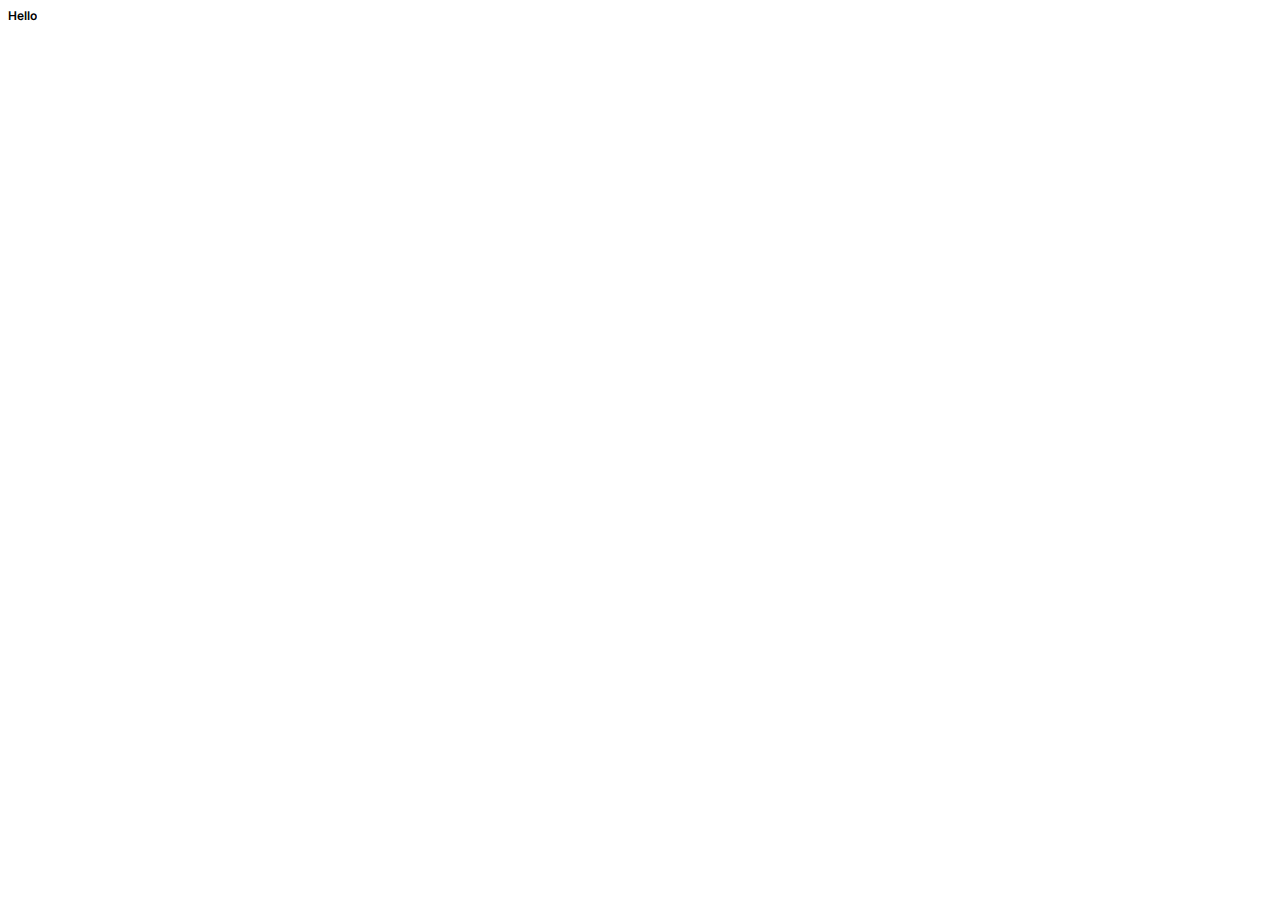
==== index.html @ 3987c78c "init project and config base" ====
<!DOCTYPE html>
<html lang="en">
  <head>
    <meta charset="UTF-8" />
    <meta name="viewport" content="width=device-width, initial-scale=1.0" />
    <title>Document</title>

    <link rel="stylesheet" href="main.css" />
  </head>
  <body>
    <h1 class="text-s-semiBold-text-style">Hello</h1>
  </body>
</html>
---- main.css ----
@import "./style_guide/app_color.css";
@import "./style_guide/app_typography.css";
:root {
  --white: #ffffff;
  --black: "#000000";
  --grey-50: "#F6F6F7";
  /* so on */
}

.appColor {
  color: var(--white2);
}

body {
  font-family: var(--body-font);
}
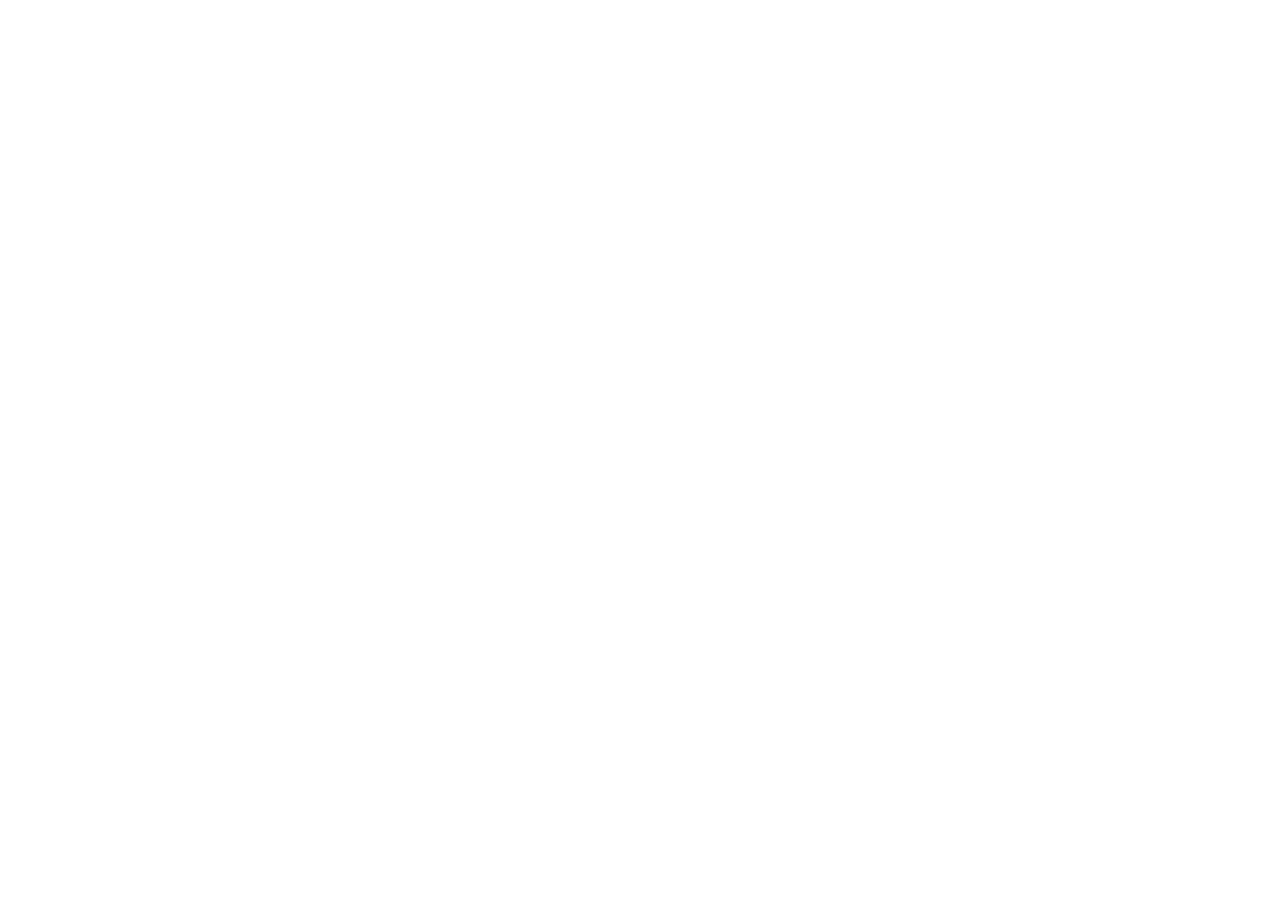
==== commit aaad6646: "update components" ====
--- a/index.html
+++ b/index.html
@@ -1,13 +1,79 @@
 <!DOCTYPE html>
-<html lang="en">
+<html>
   <head>
-    <meta charset="UTF-8" />
-    <meta name="viewport" content="width=device-width, initial-scale=1.0" />
+    <meta charset="utf-8" />
+    <meta http-equiv="X-UA-Compatible" content="IE=edge" />
     <title>Document</title>
-
+    <meta name="description" content="" />
+    <meta name="viewport" content="width=device-width, initial-scale=1" />
     <link rel="stylesheet" href="main.css" />
+    <script defer src="./components/button/index.js"></script>
+    <script defer src="./components/input/index.js"></script>
+    <script defer src="./components/accordion/index.js"></script>
+    <script defer src="./components/progress-bar/index.js"></script>
+    <script defer src="./components/list-tile/index.js"></script>
+    <script defer src="./components/tooltip/index.js"></script>
   </head>
   <body>
-    <h1 class="text-s-semiBold-text-style">Hello</h1>
+    <!-- <h5>Button</h5>
+    <custom-button disabled="true">
+      <div slot="start-adornment">
+        <img src="./assets/icons/information.svg" />
+      </div>
+      123
+    </custom-button>
+    <custom-button variant="icon-primary">
+      <img src="./assets/icons/information.svg" />
+    </custom-button>
+    <custom-button variant="primary" size="large" processing="true"
+      >123</custom-button
+    >
+    <custom-button disabled="true" variant="secondary">123</custom-button>
+    <custom-button variant="secondary">123</custom-button>
+    <custom-button variant="secondary" size="large" processing="true"
+      >123</custom-button
+    >
+
+   
+
+    <custom-input id="text" type="text" label="Field Name">
+      <div slot="helper">
+        SomeThing
+        <ul class="helper-list">
+          <li>1</li>
+          <li>1</li>
+          <li>1</li>
+        </ul>
+      </div>
+    </custom-input>
+
+    <!-- <progress-bar
+      count-of-progress="3"
+      current-step="2"
+      content-of-circle="Request;Assemble;Reset"
+    ></progress-bar> -->
+
+    <!-- <list-tile
+      leading-icon-src="./assets/icons/information.svg"
+      label="This is label"
+    ></list-tile>
+
+    <div class="tooltip-container">
+      <custom-tooltip text="This is a tooltip" position="top-left">Top left</custom-tooltip>
+      <custom-tooltip text="This is a tooltip" position="top">Top</custom-tooltip>
+      <custom-tooltip text="This is a tooltip" position="top-right">Top right</custom-tooltip>
+    </div>
+    <div class="tooltip-container">
+      <custom-tooltip text="This is a tooltip" position="left">Left</custom-tooltip>
+      <custom-tooltip text="This is a tooltip" position="right">Right</custom-tooltip>
+    </div>
+    <div class="tooltip-container">
+      <custom-tooltip text="This is a tooltip" position="bottom-left">Bottom left</custom-tooltip>
+      <custom-tooltip text="This is a tooltip" position="bottom">Bottom</custom-tooltip>
+      <custom-tooltip text="This is a tooltip" position="bottom-right">Bottom right</custom-tooltip>
+    </div>
+    <div class="tooltip-container">
+      <custom-tooltip text="This is a tooltip" position="top" trigger="click">Click</custom-tooltip>
+    </div>
   </body>
 </html>
--- a/main.css
+++ b/main.css
@@ -1,17 +1,16 @@
 @import "./style_guide/app_color.css";
 @import "./style_guide/app_typography.css";
-:root {
-  --white: #ffffff;
-  --black: "#000000";
-  --grey-50: "#F6F6F7";
-  /* so on */
+
+.tooltip-container {
+  background-color: var(--gray-100);
+  padding: 16px;
+  border-radius: 8px;
+  display: flex;
+  align-items: center;
+  justify-content: center;
+  gap: 8px;
 }
 
-.appColor {
-  color: var(--white2);
-}
-
-body {
-  font-family: var(--body-font);
-}
-
+:root .helper-list {
+  margin: 0 0 12px 0;
+}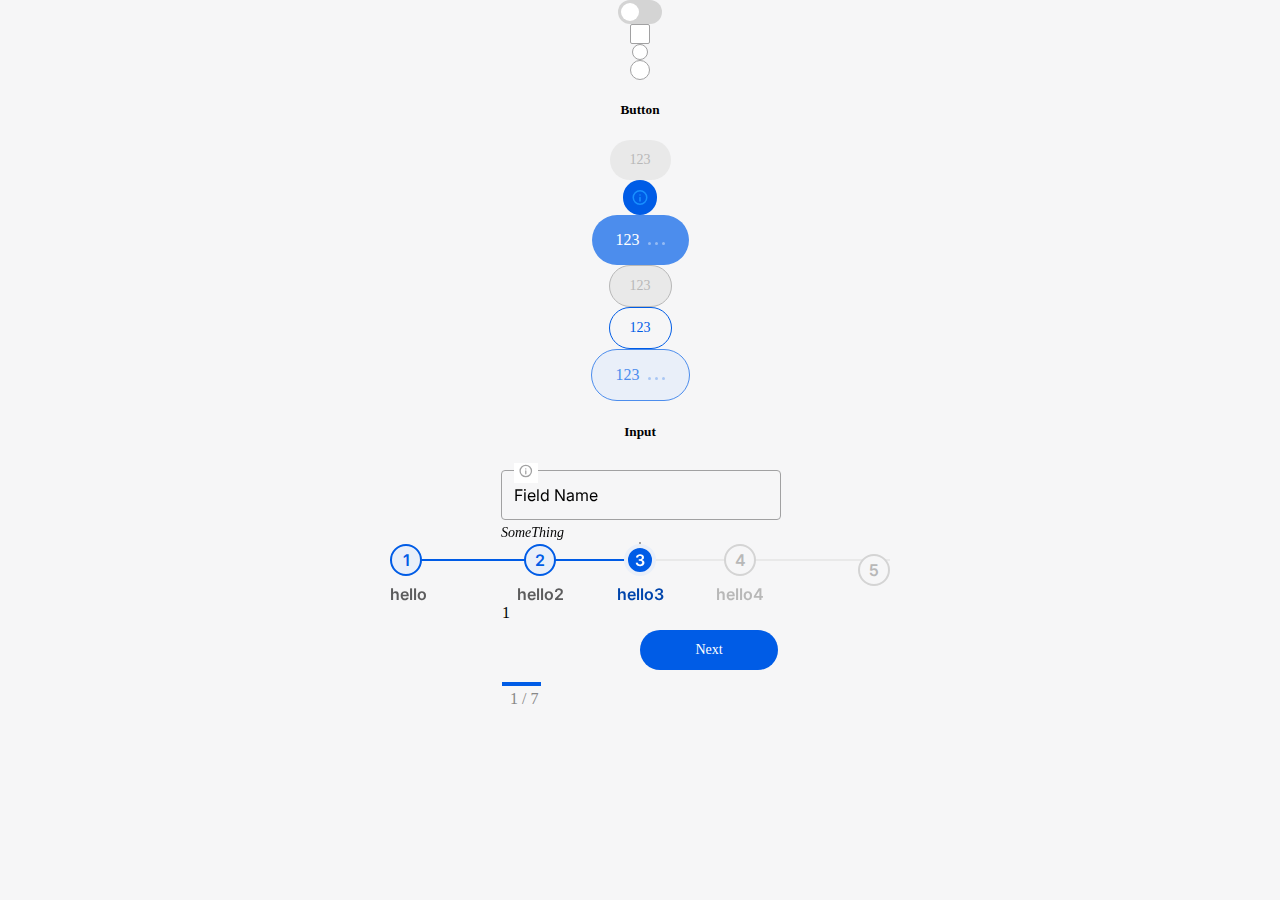
==== commit 2d916900: "update for project" ====
--- a/index.html
+++ b/index.html
@@ -10,16 +10,19 @@
     <script defer src="./components/button/index.js"></script>
     <script defer src="./components/input/index.js"></script>
     <script defer src="./components/accordion/index.js"></script>
+    <script defer src="./components/checkbox/index.js"></script>
     <script defer src="./components/progress-bar/index.js"></script>
-    <script defer src="./components/list-tile/index.js"></script>
-    <script defer src="./components/tooltip/index.js"></script>
+    <script defer src="./components/slider/index.js"></script>
+    <script defer src="./components/slide-item/index.js"></script>
+    <script defer src="./components/toggle/index.js"></script>
   </head>
   <body>
-    <!-- <h5>Button</h5>
+    <custom-toggle></custom-toggle>
+    <custom-checkbox type="checkbox" size="md"></custom-checkbox>
+    <custom-checkbox type="check-circle" size="sm"></custom-checkbox>
+    <custom-checkbox type="radio" size="md"></custom-checkbox>
+    <h5>Button</h5>
     <custom-button disabled="true">
-      <div slot="start-adornment">
-        <img src="./assets/icons/information.svg" />
-      </div>
       123
     </custom-button>
     <custom-button variant="icon-primary">
@@ -33,47 +36,31 @@
     <custom-button variant="secondary" size="large" processing="true"
       >123</custom-button
     >
-
-   
-
+    <h5>Input</h5>
     <custom-input id="text" type="text" label="Field Name">
-      <div slot="helper">
-        SomeThing
-        <ul class="helper-list">
-          <li>1</li>
-          <li>1</li>
-          <li>1</li>
-        </ul>
-      </div>
+      <div slot="helper">SomeThing</div>
+      <ul>
+        <li>1</li>
+        <li>1</li>
+        <li>1</li>
+      </ul>
     </custom-input>
-
-    <!-- <progress-bar
-      count-of-progress="3"
-      current-step="2"
-      content-of-circle="Request;Assemble;Reset"
-    ></progress-bar> -->
-
-    <!-- <list-tile
-      leading-icon-src="./assets/icons/information.svg"
-      label="This is label"
-    ></list-tile>
-
-    <div class="tooltip-container">
-      <custom-tooltip text="This is a tooltip" position="top-left">Top left</custom-tooltip>
-      <custom-tooltip text="This is a tooltip" position="top">Top</custom-tooltip>
-      <custom-tooltip text="This is a tooltip" position="top-right">Top right</custom-tooltip>
-    </div>
-    <div class="tooltip-container">
-      <custom-tooltip text="This is a tooltip" position="left">Left</custom-tooltip>
-      <custom-tooltip text="This is a tooltip" position="right">Right</custom-tooltip>
-    </div>
-    <div class="tooltip-container">
-      <custom-tooltip text="This is a tooltip" position="bottom-left">Bottom left</custom-tooltip>
-      <custom-tooltip text="This is a tooltip" position="bottom">Bottom</custom-tooltip>
-      <custom-tooltip text="This is a tooltip" position="bottom-right">Bottom right</custom-tooltip>
-    </div>
-    <div class="tooltip-container">
-      <custom-tooltip text="This is a tooltip" position="top" trigger="click">Click</custom-tooltip>
-    </div>
+    <custom-checkbox></custom-checkbox>
+    <progress-bar
+      count-of-progress="4"
+      current-step="3"
+      content-of-circle="hello;hello2;hello3;hello4;"
+    ></progress-bar>
+    <custom-slider>
+      <slide-item>1</slide-item>
+      <slide-item>
+        <div>2</div>
+      </slide-item>
+      <slide-item><div>3</div></slide-item>
+      <slide-item><div>3</div></slide-item>
+      <slide-item><div>3</div></slide-item>
+      <slide-item><div>3</div></slide-item>
+      <slide-item><div>3</div></slide-item>
+    </custom-slider>
   </body>
 </html>
--- a/main.css
+++ b/main.css
@@ -1,5 +1,19 @@
 @import "./style_guide/app_color.css";
 @import "./style_guide/app_typography.css";
+
+@import "./page/sign-in/sign-in.css";
+@import "./page/forgot-password/forgot-password.css";
+
+:root,
+body {
+  box-sizing: border-box;
+  margin: 0;
+  padding: 0;
+}
+
+* {
+  box-sizing: border-box;
+}
 
 .tooltip-container {
   background-color: var(--gray-100);
@@ -13,4 +27,52 @@
 
 :root .helper-list {
   margin: 0 0 12px 0;
-}+}
+
+.display-flex {
+  display: flex;
+}
+
+.justify-center,
+.card {
+  justify-content: center;
+}
+
+.justify-end {
+  justify-content: end;
+}
+
+.align-center,
+.card {
+  align-items: center;
+}
+
+.card {
+  align-items: center;
+  width: 100%;
+  max-width: 592px;
+  padding: 48px 24px 24px 24px;
+  box-sizing: border-box;
+  gap: 32px;
+  box-shadow: 0px 16px 32px -4px #1018280a;
+  border-radius: 16px;
+  background-color: var(--white);
+}
+
+.hover-effect {
+  cursor: pointer; /* Change cursor to pointer on hover */
+  transition: background-color 0.3s ease; /* Add transition effect */
+}
+
+.divider {
+  border: 1px solid var(--gray-50);
+  width: 100%;
+}
+
+.spacer {
+  height: 100%;
+}
+
+a {
+  color: var(--gray-700);
+}
